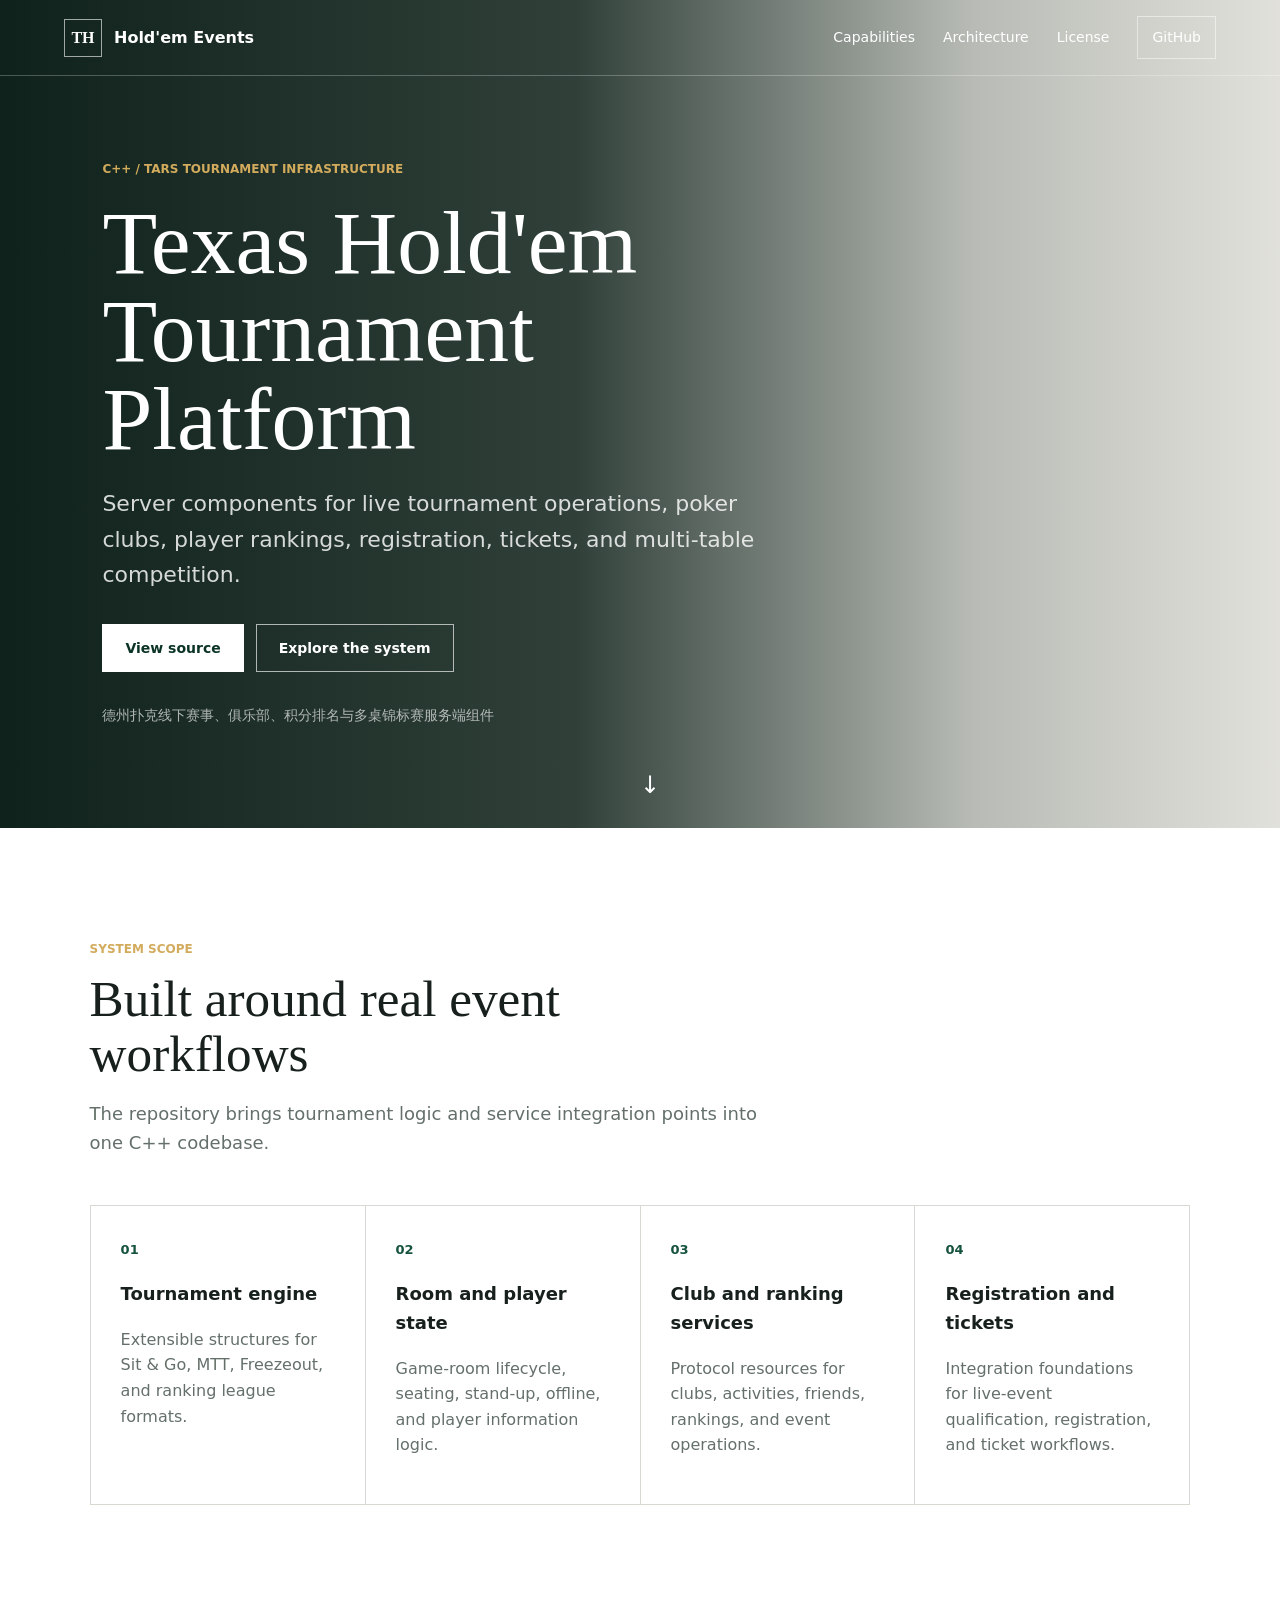
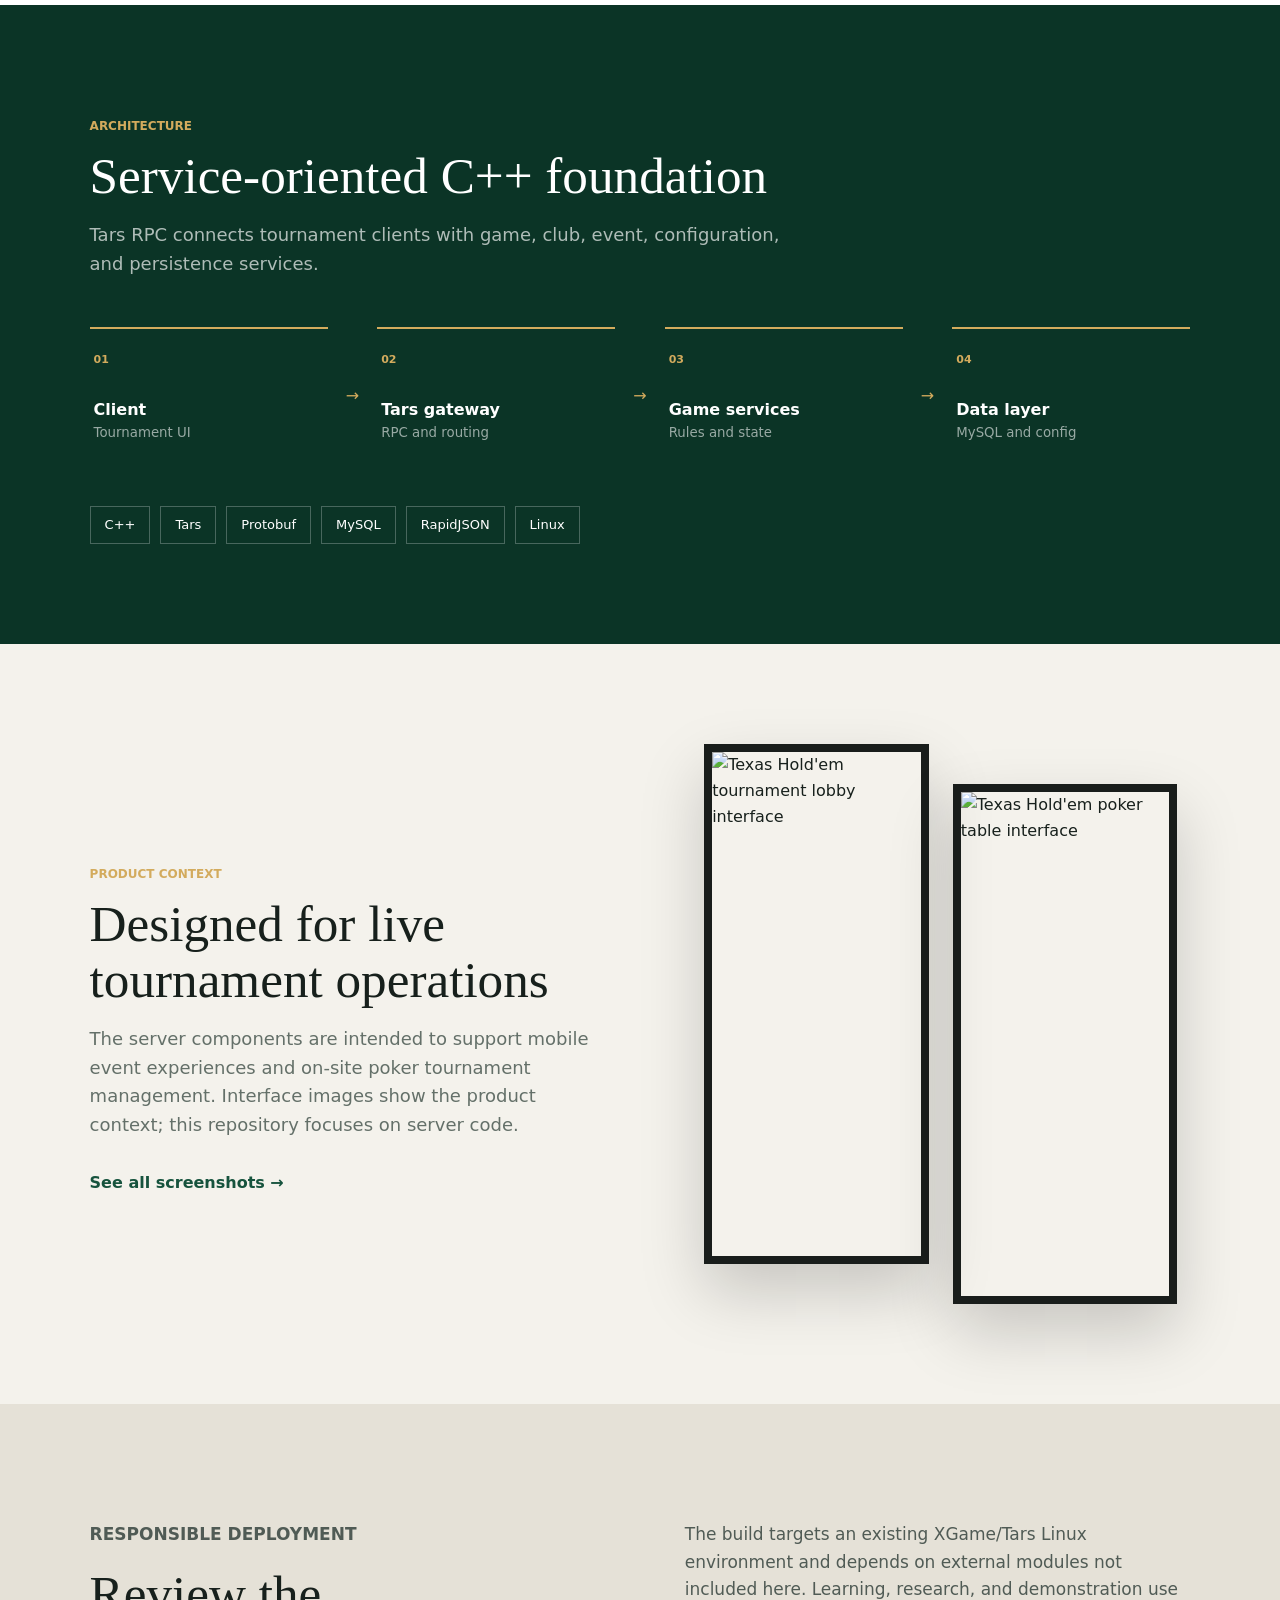
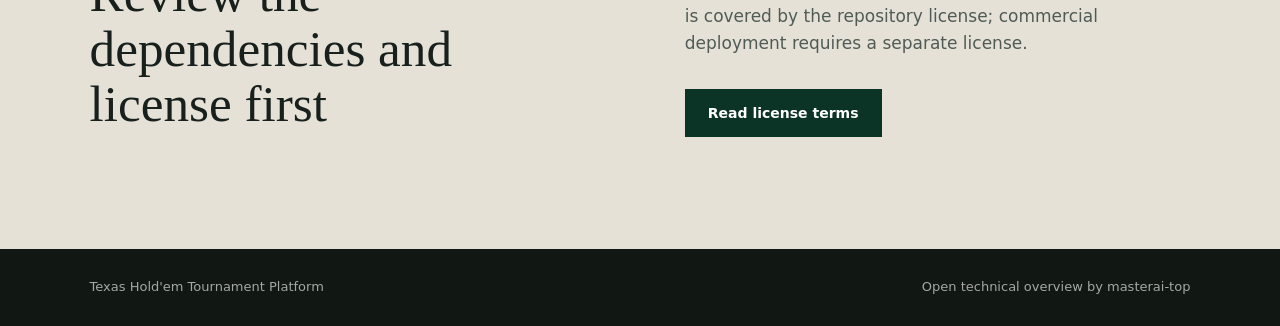
==== docs/index.html @ 3b56fbde "Add files via upload" ====
<!doctype html>
<html lang="en">
<head>
  <meta charset="utf-8">
  <meta name="viewport" content="width=device-width, initial-scale=1">
  <title>Texas Hold'em Tournament Platform | C++ Poker Event Server</title>
  <meta name="description" content="C++ and Tars server components for live Texas Hold'em tournaments, poker clubs, rankings, registration, tickets, and multi-table event operations.">
  <meta name="keywords" content="Texas Hold'em tournament platform, poker event management, poker club system, multi-table tournament server, 德州扑克赛事系统, 德州锦标赛">
  <meta name="author" content="masterai-top">
  <meta name="robots" content="index, follow, max-image-preview:large">
  <meta name="theme-color" content="#0b3426">
  <link rel="canonical" href="https://masterai-top.github.io/Texas-Holdem-Poker-Tournament-Event-Platform/">
  <link rel="manifest" href="./site.webmanifest">
  <link rel="stylesheet" href="./styles.css">
  <meta property="og:type" content="website">
  <meta property="og:site_name" content="Texas Hold'em Tournament Platform">
  <meta property="og:title" content="Texas Hold'em Tournament Platform">
  <meta property="og:description" content="C++/Tars server architecture for live poker tournaments, clubs, rankings, registration, and ticket workflows.">
  <meta property="og:url" content="https://masterai-top.github.io/Texas-Holdem-Poker-Tournament-Event-Platform/">
  <meta property="og:image" content="https://github.com/user-attachments/assets/75205d6e-3965-49c5-88fe-9f9b180e5097">
  <meta property="og:image:alt" content="Texas Hold'em tournament mobile interface">
  <meta name="twitter:card" content="summary_large_image">
  <script type="application/ld+json">
  {"@context":"https://schema.org","@type":"SoftwareSourceCode","name":"Texas Hold'em Poker Tournament Event Platform","description":"C++ and Tars server components for live Texas Hold'em tournament and poker club event operations.","codeRepository":"https://github.com/masterai-top/Texas-Holdem-Poker-Tournament-Event-Platform","url":"https://masterai-top.github.io/Texas-Holdem-Poker-Tournament-Event-Platform/","programmingLanguage":["C++","C","Makefile"],"runtimePlatform":"Linux and Tars","license":"https://github.com/masterai-top/Texas-Holdem-Poker-Tournament-Event-Platform/blob/main/LICENSE","author":{"@type":"Organization","name":"masterai-top","url":"https://github.com/masterai-top"},"keywords":"Texas Hold'em, poker tournament, live poker event, poker club, ranking system, C++, Tars"}
  </script>
</head>
<body>
  <header class="site-header">
    <a class="brand" href="./" aria-label="Texas Hold'em Tournament Platform home"><span class="mark">TH</span><span>Hold'em Events</span></a>
    <nav aria-label="Primary navigation"><a href="#capabilities">Capabilities</a><a href="#architecture">Architecture</a><a href="#license">License</a><a class="nav-github" href="https://github.com/masterai-top/Texas-Holdem-Poker-Tournament-Event-Platform">GitHub</a></nav>
  </header>
  <main>
    <section class="hero">
      <div class="hero-media" role="img" aria-label="Texas Hold'em tournament app interface"></div><div class="hero-overlay"></div>
      <div class="hero-content"><p class="eyebrow">C++ / Tars tournament infrastructure</p><h1>Texas Hold'em<br>Tournament Platform</h1><p class="lead">Server components for live tournament operations, poker clubs, player rankings, registration, tickets, and multi-table competition.</p><div class="actions"><a class="button primary" href="https://github.com/masterai-top/Texas-Holdem-Poker-Tournament-Event-Platform">View source</a><a class="button secondary" href="#capabilities">Explore the system</a></div><p class="zh">德州扑克线下赛事、俱乐部、积分排名与多桌锦标赛服务端组件</p></div>
      <a class="next" href="#capabilities" aria-label="Continue to capabilities">↓</a>
    </section>
    <section id="capabilities" class="section band">
      <div class="section-heading"><p class="eyebrow">System scope</p><h2>Built around real event workflows</h2><p>The repository brings tournament logic and service integration points into one C++ codebase.</p></div>
      <div class="capability-grid"><article><span>01</span><h3>Tournament engine</h3><p>Extensible structures for Sit & Go, MTT, Freezeout, and ranking league formats.</p></article><article><span>02</span><h3>Room and player state</h3><p>Game-room lifecycle, seating, stand-up, offline, and player information logic.</p></article><article><span>03</span><h3>Club and ranking services</h3><p>Protocol resources for clubs, activities, friends, rankings, and event operations.</p></article><article><span>04</span><h3>Registration and tickets</h3><p>Integration foundations for live-event qualification, registration, and ticket workflows.</p></article></div>
    </section>
    <section id="architecture" class="section architecture">
      <div class="section-heading"><p class="eyebrow">Architecture</p><h2>Service-oriented C++ foundation</h2><p>Tars RPC connects tournament clients with game, club, event, configuration, and persistence services.</p></div>
      <div class="pipeline" aria-label="System architecture flow"><div><b>01</b><strong>Client</strong><small>Tournament UI</small></div><i>→</i><div><b>02</b><strong>Tars gateway</strong><small>RPC and routing</small></div><i>→</i><div><b>03</b><strong>Game services</strong><small>Rules and state</small></div><i>→</i><div><b>04</b><strong>Data layer</strong><small>MySQL and config</small></div></div>
      <div class="tech"><span>C++</span><span>Tars</span><span>Protobuf</span><span>MySQL</span><span>RapidJSON</span><span>Linux</span></div>
    </section>
    <section class="section preview">
      <div class="preview-copy"><p class="eyebrow">Product context</p><h2>Designed for live tournament operations</h2><p>The server components are intended to support mobile event experiences and on-site poker tournament management. Interface images show the product context; this repository focuses on server code.</p><a class="text-link" href="https://github.com/masterai-top/Texas-Holdem-Poker-Tournament-Event-Platform#screenshots">See all screenshots →</a></div>
      <div class="phones"><img src="https://github.com/user-attachments/assets/75205d6e-3965-49c5-88fe-9f9b180e5097" alt="Texas Hold'em tournament lobby interface" loading="lazy"><img src="https://github.com/user-attachments/assets/b5619aaa-a50f-4353-9ae5-769b725f187b" alt="Texas Hold'em poker table interface" loading="lazy"></div>
    </section>
    <section id="license" class="section license"><div><p class="eyebrow">Responsible deployment</p><h2>Review the dependencies and license first</h2></div><div><p>The build targets an existing XGame/Tars Linux environment and depends on external modules not included here. Learning, research, and demonstration use is covered by the repository license; commercial deployment requires a separate license.</p><a class="button dark" href="https://github.com/masterai-top/Texas-Holdem-Poker-Tournament-Event-Platform/blob/main/LICENSE">Read license terms</a></div></section>
  </main>
  <footer><span>Texas Hold'em Tournament Platform</span><span>Open technical overview by masterai-top</span></footer>
</body>
</html>
---- docs/styles.css ----
:root{--ink:#17201c;--muted:#647069;--green:#0b3426;--green2:#16533d;--paper:#f4f2ec;--white:#fff;--line:#d8d9d2;--gold:#d3ab5d}*{box-sizing:border-box}html{scroll-behavior:smooth}body{margin:0;background:var(--paper);color:var(--ink);font-family:Inter,ui-sans-serif,system-ui,-apple-system,"Segoe UI",sans-serif;line-height:1.6}a{color:inherit;text-decoration:none}.site-header{position:absolute;z-index:10;top:0;left:0;right:0;height:76px;display:flex;align-items:center;justify-content:space-between;padding:0 clamp(20px,5vw,72px);color:#fff;border-bottom:1px solid rgba(255,255,255,.25)}.brand{display:flex;align-items:center;gap:12px;font-weight:700}.mark{display:grid;place-items:center;width:38px;height:38px;border:1px solid rgba(255,255,255,.6);font-family:Georgia,serif}.site-header nav{display:flex;align-items:center;gap:28px;font-size:14px}.nav-github{padding:9px 14px;border:1px solid rgba(255,255,255,.5)}.hero{position:relative;min-height:92vh;height:760px;max-height:940px;display:flex;align-items:center;color:#fff;overflow:hidden}.hero-media{position:absolute;inset:0;background:url("https://github.com/user-attachments/assets/75205d6e-3965-49c5-88fe-9f9b180e5097") center 28%/cover no-repeat;filter:saturate(.75)}.hero-overlay{position:absolute;inset:0;background:linear-gradient(90deg,rgba(5,25,18,.96) 0%,rgba(5,25,18,.82) 45%,rgba(5,25,18,.25) 76%,rgba(5,25,18,.08))}.hero-content{position:relative;width:min(760px,90vw);margin-left:clamp(20px,8vw,130px);padding-top:60px}.eyebrow{text-transform:uppercase;font-size:12px;letter-spacing:0;font-weight:800;color:var(--gold)}h1{font-family:Georgia,"Times New Roman",serif;font-size:clamp(48px,7vw,96px);line-height:.98;letter-spacing:0;margin:20px 0 24px;font-weight:500}h2{font-family:Georgia,"Times New Roman",serif;font-size:clamp(34px,4vw,54px);line-height:1.08;letter-spacing:0;margin:10px 0 18px;font-weight:500}h3{font-size:18px;letter-spacing:0}.lead{max-width:680px;font-size:clamp(17px,2vw,22px);color:rgba(255,255,255,.82)}.actions{display:flex;gap:12px;flex-wrap:wrap;margin:32px 0}.button{display:inline-flex;align-items:center;justify-content:center;min-height:48px;padding:0 22px;border:1px solid var(--green);font-weight:700;font-size:14px}.primary{background:#fff;color:var(--green);border-color:#fff}.secondary{border-color:rgba(255,255,255,.65)}.dark{background:var(--green);color:#fff;margin-top:15px}.zh{font-size:14px;color:rgba(255,255,255,.65)}.next{position:absolute;bottom:24px;left:50%;font-size:24px}.section{padding:100px clamp(20px,7vw,110px)}.band{background:#fff}.section-heading{max-width:700px;margin-bottom:48px}.section-heading>p:last-child{color:var(--muted);font-size:18px}.capability-grid{display:grid;grid-template-columns:repeat(4,1fr);border-top:1px solid var(--line);border-left:1px solid var(--line)}.capability-grid article{min-height:250px;padding:30px;border-right:1px solid var(--line);border-bottom:1px solid var(--line)}.capability-grid article>span{color:var(--green2);font-weight:800;font-size:13px}.capability-grid p{color:var(--muted)}.architecture{background:var(--green);color:#fff}.architecture .section-heading>p:last-child{color:rgba(255,255,255,.67)}.pipeline{display:grid;grid-template-columns:1fr auto 1fr auto 1fr auto 1fr;align-items:center;gap:18px}.pipeline div{border-top:2px solid var(--gold);padding:22px 4px;display:flex;flex-direction:column}.pipeline b{font-size:11px;color:var(--gold);margin-bottom:28px}.pipeline small{color:rgba(255,255,255,.58)}.pipeline i{font-style:normal;color:var(--gold)}.tech{display:flex;gap:10px;flex-wrap:wrap;margin-top:40px}.tech span{border:1px solid rgba(255,255,255,.25);padding:8px 14px;font-size:13px}.preview{display:grid;grid-template-columns:1fr 1fr;gap:8vw;align-items:center;overflow:hidden}.preview-copy p:not(.eyebrow){color:var(--muted);font-size:18px}.text-link{display:inline-block;margin-top:12px;font-weight:800;color:var(--green2)}.phones{height:560px;display:flex;gap:24px;align-items:flex-start;justify-content:center}.phones img{height:520px;width:auto;max-width:45%;object-fit:cover;object-position:top;border:8px solid #191d1b;box-shadow:0 28px 60px rgba(0,0,0,.18)}.phones img+img{margin-top:40px}.license{display:grid;grid-template-columns:1fr 1fr;gap:7vw;background:#e5e1d7}.license p{color:#505b55;font-size:17px}footer{display:flex;justify-content:space-between;gap:20px;padding:28px clamp(20px,7vw,110px);background:#111814;color:rgba(255,255,255,.62);font-size:13px}.not-found{min-height:100vh;display:grid;place-content:center;text-align:center;padding:24px}.not-found h1{font-size:52px}.not-found .button{margin:20px auto}@media(max-width:850px){.site-header nav a:not(.nav-github){display:none}.hero{min-height:700px;height:92vh}.hero-overlay{background:rgba(5,25,18,.8)}.hero-content{margin:auto;padding:90px 22px 50px}.capability-grid{grid-template-columns:1fr 1fr}.pipeline{grid-template-columns:1fr}.pipeline i{transform:rotate(90deg);justify-self:center}.preview,.license{grid-template-columns:1fr}.phones{height:460px}.phones img{height:420px}.section{padding-top:72px;padding-bottom:72px}}@media(max-width:520px){.site-header{height:64px}.brand span:last-child{display:none}.hero{height:auto;min-height:680px}.hero-content{padding-top:80px}h1{font-size:46px}.actions{flex-direction:column}.button{width:100%}.capability-grid{grid-template-columns:1fr}.capability-grid article{min-height:auto}.phones{height:390px;gap:10px}.phones img{height:355px;border-width:5px}footer{flex-direction:column}.section{padding-left:20px;padding-right:20px}}
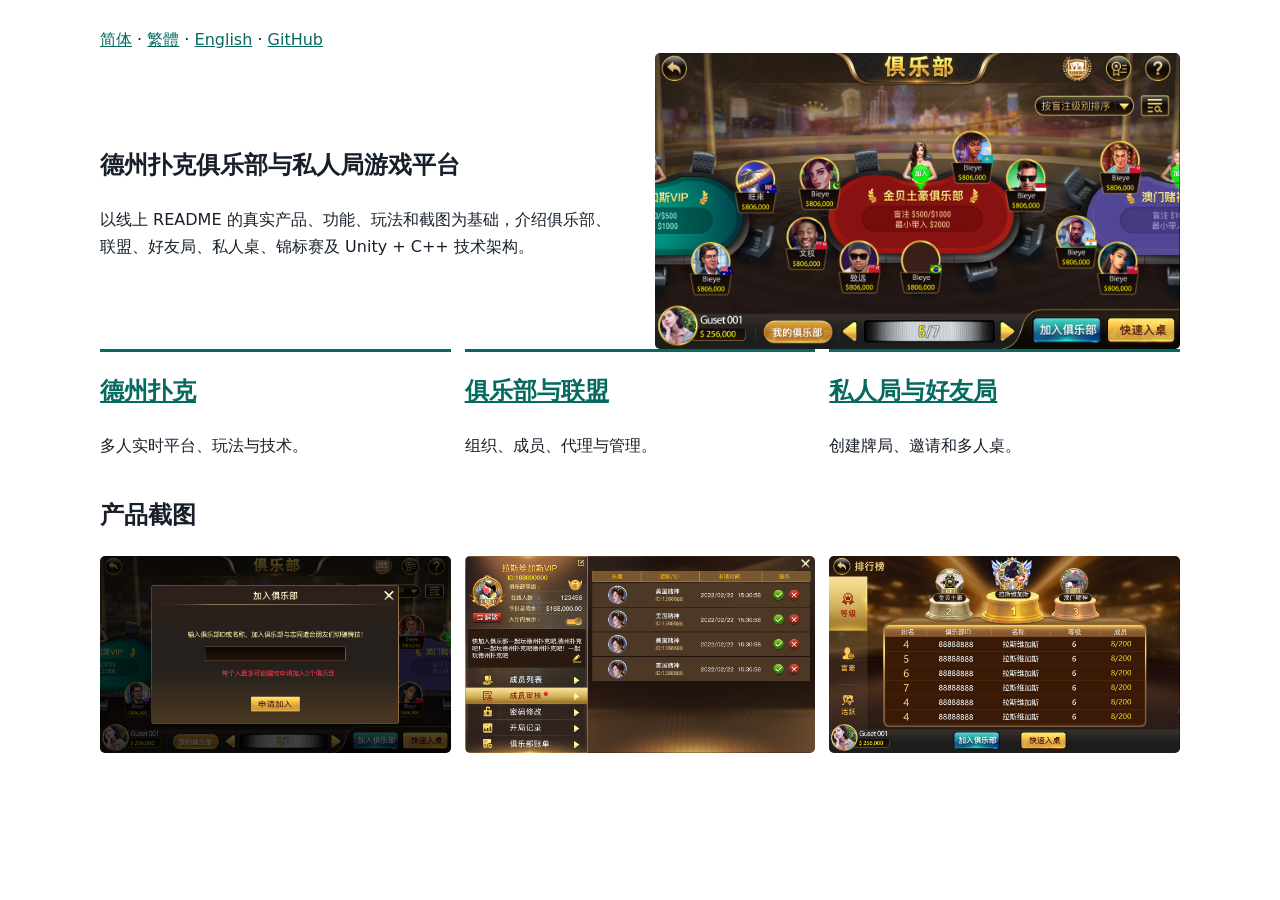
==== commit 97f29b2d: "Add files via upload" ====
--- a/docs/index.html
+++ b/docs/index.html
@@ -1,55 +1 @@
-<!doctype html>
-<html lang="en">
-<head>
-  <meta charset="utf-8">
-  <meta name="viewport" content="width=device-width, initial-scale=1">
-  <title>Texas Hold'em Tournament Platform | C++ Poker Event Server</title>
-  <meta name="description" content="C++ and Tars server components for live Texas Hold'em tournaments, poker clubs, rankings, registration, tickets, and multi-table event operations.">
-  <meta name="keywords" content="Texas Hold'em tournament platform, poker event management, poker club system, multi-table tournament server, 德州扑克赛事系统, 德州锦标赛">
-  <meta name="author" content="masterai-top">
-  <meta name="robots" content="index, follow, max-image-preview:large">
-  <meta name="theme-color" content="#0b3426">
-  <link rel="canonical" href="https://masterai-top.github.io/Texas-Holdem-Poker-Tournament-Event-Platform/">
-  <link rel="manifest" href="./site.webmanifest">
-  <link rel="stylesheet" href="./styles.css">
-  <meta property="og:type" content="website">
-  <meta property="og:site_name" content="Texas Hold'em Tournament Platform">
-  <meta property="og:title" content="Texas Hold'em Tournament Platform">
-  <meta property="og:description" content="C++/Tars server architecture for live poker tournaments, clubs, rankings, registration, and ticket workflows.">
-  <meta property="og:url" content="https://masterai-top.github.io/Texas-Holdem-Poker-Tournament-Event-Platform/">
-  <meta property="og:image" content="https://github.com/user-attachments/assets/75205d6e-3965-49c5-88fe-9f9b180e5097">
-  <meta property="og:image:alt" content="Texas Hold'em tournament mobile interface">
-  <meta name="twitter:card" content="summary_large_image">
-  <script type="application/ld+json">
-  {"@context":"https://schema.org","@type":"SoftwareSourceCode","name":"Texas Hold'em Poker Tournament Event Platform","description":"C++ and Tars server components for live Texas Hold'em tournament and poker club event operations.","codeRepository":"https://github.com/masterai-top/Texas-Holdem-Poker-Tournament-Event-Platform","url":"https://masterai-top.github.io/Texas-Holdem-Poker-Tournament-Event-Platform/","programmingLanguage":["C++","C","Makefile"],"runtimePlatform":"Linux and Tars","license":"https://github.com/masterai-top/Texas-Holdem-Poker-Tournament-Event-Platform/blob/main/LICENSE","author":{"@type":"Organization","name":"masterai-top","url":"https://github.com/masterai-top"},"keywords":"Texas Hold'em, poker tournament, live poker event, poker club, ranking system, C++, Tars"}
-  </script>
-</head>
-<body>
-  <header class="site-header">
-    <a class="brand" href="./" aria-label="Texas Hold'em Tournament Platform home"><span class="mark">TH</span><span>Hold'em Events</span></a>
-    <nav aria-label="Primary navigation"><a href="#capabilities">Capabilities</a><a href="#architecture">Architecture</a><a href="#license">License</a><a class="nav-github" href="https://github.com/masterai-top/Texas-Holdem-Poker-Tournament-Event-Platform">GitHub</a></nav>
-  </header>
-  <main>
-    <section class="hero">
-      <div class="hero-media" role="img" aria-label="Texas Hold'em tournament app interface"></div><div class="hero-overlay"></div>
-      <div class="hero-content"><p class="eyebrow">C++ / Tars tournament infrastructure</p><h1>Texas Hold'em<br>Tournament Platform</h1><p class="lead">Server components for live tournament operations, poker clubs, player rankings, registration, tickets, and multi-table competition.</p><div class="actions"><a class="button primary" href="https://github.com/masterai-top/Texas-Holdem-Poker-Tournament-Event-Platform">View source</a><a class="button secondary" href="#capabilities">Explore the system</a></div><p class="zh">德州扑克线下赛事、俱乐部、积分排名与多桌锦标赛服务端组件</p></div>
-      <a class="next" href="#capabilities" aria-label="Continue to capabilities">↓</a>
-    </section>
-    <section id="capabilities" class="section band">
-      <div class="section-heading"><p class="eyebrow">System scope</p><h2>Built around real event workflows</h2><p>The repository brings tournament logic and service integration points into one C++ codebase.</p></div>
-      <div class="capability-grid"><article><span>01</span><h3>Tournament engine</h3><p>Extensible structures for Sit & Go, MTT, Freezeout, and ranking league formats.</p></article><article><span>02</span><h3>Room and player state</h3><p>Game-room lifecycle, seating, stand-up, offline, and player information logic.</p></article><article><span>03</span><h3>Club and ranking services</h3><p>Protocol resources for clubs, activities, friends, rankings, and event operations.</p></article><article><span>04</span><h3>Registration and tickets</h3><p>Integration foundations for live-event qualification, registration, and ticket workflows.</p></article></div>
-    </section>
-    <section id="architecture" class="section architecture">
-      <div class="section-heading"><p class="eyebrow">Architecture</p><h2>Service-oriented C++ foundation</h2><p>Tars RPC connects tournament clients with game, club, event, configuration, and persistence services.</p></div>
-      <div class="pipeline" aria-label="System architecture flow"><div><b>01</b><strong>Client</strong><small>Tournament UI</small></div><i>→</i><div><b>02</b><strong>Tars gateway</strong><small>RPC and routing</small></div><i>→</i><div><b>03</b><strong>Game services</strong><small>Rules and state</small></div><i>→</i><div><b>04</b><strong>Data layer</strong><small>MySQL and config</small></div></div>
-      <div class="tech"><span>C++</span><span>Tars</span><span>Protobuf</span><span>MySQL</span><span>RapidJSON</span><span>Linux</span></div>
-    </section>
-    <section class="section preview">
-      <div class="preview-copy"><p class="eyebrow">Product context</p><h2>Designed for live tournament operations</h2><p>The server components are intended to support mobile event experiences and on-site poker tournament management. Interface images show the product context; this repository focuses on server code.</p><a class="text-link" href="https://github.com/masterai-top/Texas-Holdem-Poker-Tournament-Event-Platform#screenshots">See all screenshots →</a></div>
-      <div class="phones"><img src="https://github.com/user-attachments/assets/75205d6e-3965-49c5-88fe-9f9b180e5097" alt="Texas Hold'em tournament lobby interface" loading="lazy"><img src="https://github.com/user-attachments/assets/b5619aaa-a50f-4353-9ae5-769b725f187b" alt="Texas Hold'em poker table interface" loading="lazy"></div>
-    </section>
-    <section id="license" class="section license"><div><p class="eyebrow">Responsible deployment</p><h2>Review the dependencies and license first</h2></div><div><p>The build targets an existing XGame/Tars Linux environment and depends on external modules not included here. Learning, research, and demonstration use is covered by the repository license; commercial deployment requires a separate license.</p><a class="button dark" href="https://github.com/masterai-top/Texas-Holdem-Poker-Tournament-Event-Platform/blob/main/LICENSE">Read license terms</a></div></section>
-  </main>
-  <footer><span>Texas Hold'em Tournament Platform</span><span>Open technical overview by masterai-top</span></footer>
-</body>
-</html>
+<!doctype html><html lang="zh-CN"><head><meta charset="utf-8"><meta name="viewport" content="width=device-width,initial-scale=1"><title>德州扑克游戏平台｜俱乐部、私人局、联盟与好友局</title><meta name="description" content="德州扑克游戏平台图文介绍：德州俱乐部、私人局、联盟、好友局、Unity客户端与C++服务端。"><link rel="canonical" href="https://masterai-top.github.io/Texas-Holdem-Poker-Game-Platform/"><link rel="stylesheet" href="styles.css"></head><body><nav><a href="zh-cn/texas-holdem-platform.html">简体</a> · <a href="zh-tw/texas-holdem-platform.html">繁體</a> · <a href="en/texas-holdem-platform.html">English</a> · <a href="https://github.com/masterai-top/Texas-Holdem-Poker-Game-Platform">GitHub</a></nav><section class="hero"><div><h1>德州扑克俱乐部与私人局游戏平台</h1><p>以线上 README 的真实产品、功能、玩法和截图为基础，介绍俱乐部、联盟、好友局、私人桌、锦标赛及 Unity + C++ 技术架构。</p></div><img src="assets/screenshots/01.jpg" alt="德州扑克游戏平台产品界面"></section><section class="cards"><article><h2><a href="zh-cn/texas-holdem-platform.html">德州扑克</a></h2><p>多人实时平台、玩法与技术。</p></article><article><h2><a href="zh-cn/poker-club-league.html">俱乐部与联盟</a></h2><p>组织、成员、代理与管理。</p></article><article><h2><a href="zh-cn/private-friend-game.html">私人局与好友局</a></h2><p>创建牌局、邀请和多人桌。</p></article></section><h2>产品截图</h2><div class="gallery"><img src="assets/screenshots/03.jpg" alt="德州私人局"><img src="assets/screenshots/06.jpg" alt="德州俱乐部"><img src="assets/screenshots/10.jpg" alt="德州扑克多人桌"></div></body></html>
--- a/docs/styles.css
+++ b/docs/styles.css
@@ -1 +1 @@
-:root{--ink:#17201c;--muted:#647069;--green:#0b3426;--green2:#16533d;--paper:#f4f2ec;--white:#fff;--line:#d8d9d2;--gold:#d3ab5d}*{box-sizing:border-box}html{scroll-behavior:smooth}body{margin:0;background:var(--paper);color:var(--ink);font-family:Inter,ui-sans-serif,system-ui,-apple-system,"Segoe UI",sans-serif;line-height:1.6}a{color:inherit;text-decoration:none}.site-header{position:absolute;z-index:10;top:0;left:0;right:0;height:76px;display:flex;align-items:center;justify-content:space-between;padding:0 clamp(20px,5vw,72px);color:#fff;border-bottom:1px solid rgba(255,255,255,.25)}.brand{display:flex;align-items:center;gap:12px;font-weight:700}.mark{display:grid;place-items:center;width:38px;height:38px;border:1px solid rgba(255,255,255,.6);font-family:Georgia,serif}.site-header nav{display:flex;align-items:center;gap:28px;font-size:14px}.nav-github{padding:9px 14px;border:1px solid rgba(255,255,255,.5)}.hero{position:relative;min-height:92vh;height:760px;max-height:940px;display:flex;align-items:center;color:#fff;overflow:hidden}.hero-media{position:absolute;inset:0;background:url("https://github.com/user-attachments/assets/75205d6e-3965-49c5-88fe-9f9b180e5097") center 28%/cover no-repeat;filter:saturate(.75)}.hero-overlay{position:absolute;inset:0;background:linear-gradient(90deg,rgba(5,25,18,.96) 0%,rgba(5,25,18,.82) 45%,rgba(5,25,18,.25) 76%,rgba(5,25,18,.08))}.hero-content{position:relative;width:min(760px,90vw);margin-left:clamp(20px,8vw,130px);padding-top:60px}.eyebrow{text-transform:uppercase;font-size:12px;letter-spacing:0;font-weight:800;color:var(--gold)}h1{font-family:Georgia,"Times New Roman",serif;font-size:clamp(48px,7vw,96px);line-height:.98;letter-spacing:0;margin:20px 0 24px;font-weight:500}h2{font-family:Georgia,"Times New Roman",serif;font-size:clamp(34px,4vw,54px);line-height:1.08;letter-spacing:0;margin:10px 0 18px;font-weight:500}h3{font-size:18px;letter-spacing:0}.lead{max-width:680px;font-size:clamp(17px,2vw,22px);color:rgba(255,255,255,.82)}.actions{display:flex;gap:12px;flex-wrap:wrap;margin:32px 0}.button{display:inline-flex;align-items:center;justify-content:center;min-height:48px;padding:0 22px;border:1px solid var(--green);font-weight:700;font-size:14px}.primary{background:#fff;color:var(--green);border-color:#fff}.secondary{border-color:rgba(255,255,255,.65)}.dark{background:var(--green);color:#fff;margin-top:15px}.zh{font-size:14px;color:rgba(255,255,255,.65)}.next{position:absolute;bottom:24px;left:50%;font-size:24px}.section{padding:100px clamp(20px,7vw,110px)}.band{background:#fff}.section-heading{max-width:700px;margin-bottom:48px}.section-heading>p:last-child{color:var(--muted);font-size:18px}.capability-grid{display:grid;grid-template-columns:repeat(4,1fr);border-top:1px solid var(--line);border-left:1px solid var(--line)}.capability-grid article{min-height:250px;padding:30px;border-right:1px solid var(--line);border-bottom:1px solid var(--line)}.capability-grid article>span{color:var(--green2);font-weight:800;font-size:13px}.capability-grid p{color:var(--muted)}.architecture{background:var(--green);color:#fff}.architecture .section-heading>p:last-child{color:rgba(255,255,255,.67)}.pipeline{display:grid;grid-template-columns:1fr auto 1fr auto 1fr auto 1fr;align-items:center;gap:18px}.pipeline div{border-top:2px solid var(--gold);padding:22px 4px;display:flex;flex-direction:column}.pipeline b{font-size:11px;color:var(--gold);margin-bottom:28px}.pipeline small{color:rgba(255,255,255,.58)}.pipeline i{font-style:normal;color:var(--gold)}.tech{display:flex;gap:10px;flex-wrap:wrap;margin-top:40px}.tech span{border:1px solid rgba(255,255,255,.25);padding:8px 14px;font-size:13px}.preview{display:grid;grid-template-columns:1fr 1fr;gap:8vw;align-items:center;overflow:hidden}.preview-copy p:not(.eyebrow){color:var(--muted);font-size:18px}.text-link{display:inline-block;margin-top:12px;font-weight:800;color:var(--green2)}.phones{height:560px;display:flex;gap:24px;align-items:flex-start;justify-content:center}.phones img{height:520px;width:auto;max-width:45%;object-fit:cover;object-position:top;border:8px solid #191d1b;box-shadow:0 28px 60px rgba(0,0,0,.18)}.phones img+img{margin-top:40px}.license{display:grid;grid-template-columns:1fr 1fr;gap:7vw;background:#e5e1d7}.license p{color:#505b55;font-size:17px}footer{display:flex;justify-content:space-between;gap:20px;padding:28px clamp(20px,7vw,110px);background:#111814;color:rgba(255,255,255,.62);font-size:13px}.not-found{min-height:100vh;display:grid;place-content:center;text-align:center;padding:24px}.not-found h1{font-size:52px}.not-found .button{margin:20px auto}@media(max-width:850px){.site-header nav a:not(.nav-github){display:none}.hero{min-height:700px;height:92vh}.hero-overlay{background:rgba(5,25,18,.8)}.hero-content{margin:auto;padding:90px 22px 50px}.capability-grid{grid-template-columns:1fr 1fr}.pipeline{grid-template-columns:1fr}.pipeline i{transform:rotate(90deg);justify-self:center}.preview,.license{grid-template-columns:1fr}.phones{height:460px}.phones img{height:420px}.section{padding-top:72px;padding-bottom:72px}}@media(max-width:520px){.site-header{height:64px}.brand span:last-child{display:none}.hero{height:auto;min-height:680px}.hero-content{padding-top:80px}h1{font-size:46px}.actions{flex-direction:column}.button{width:100%}.capability-grid{grid-template-columns:1fr}.capability-grid article{min-height:auto}.phones{height:390px;gap:10px}.phones img{height:355px;border-width:5px}footer{flex-direction:column}.section{padding-left:20px;padding-right:20px}}
+body{margin:auto;max-width:1080px;padding:26px;font:16px/1.7 system-ui;color:#17202a}a{color:#066a60}.hero{display:grid;grid-template-columns:1fr 1fr;gap:30px;align-items:center}.hero img,.gallery img{width:100%;border-radius:5px}.gallery,.cards{display:grid;grid-template-columns:repeat(3,1fr);gap:14px}.cards article{border-top:3px solid #066a60}@media(max-width:700px){.hero,.gallery,.cards{grid-template-columns:1fr}}
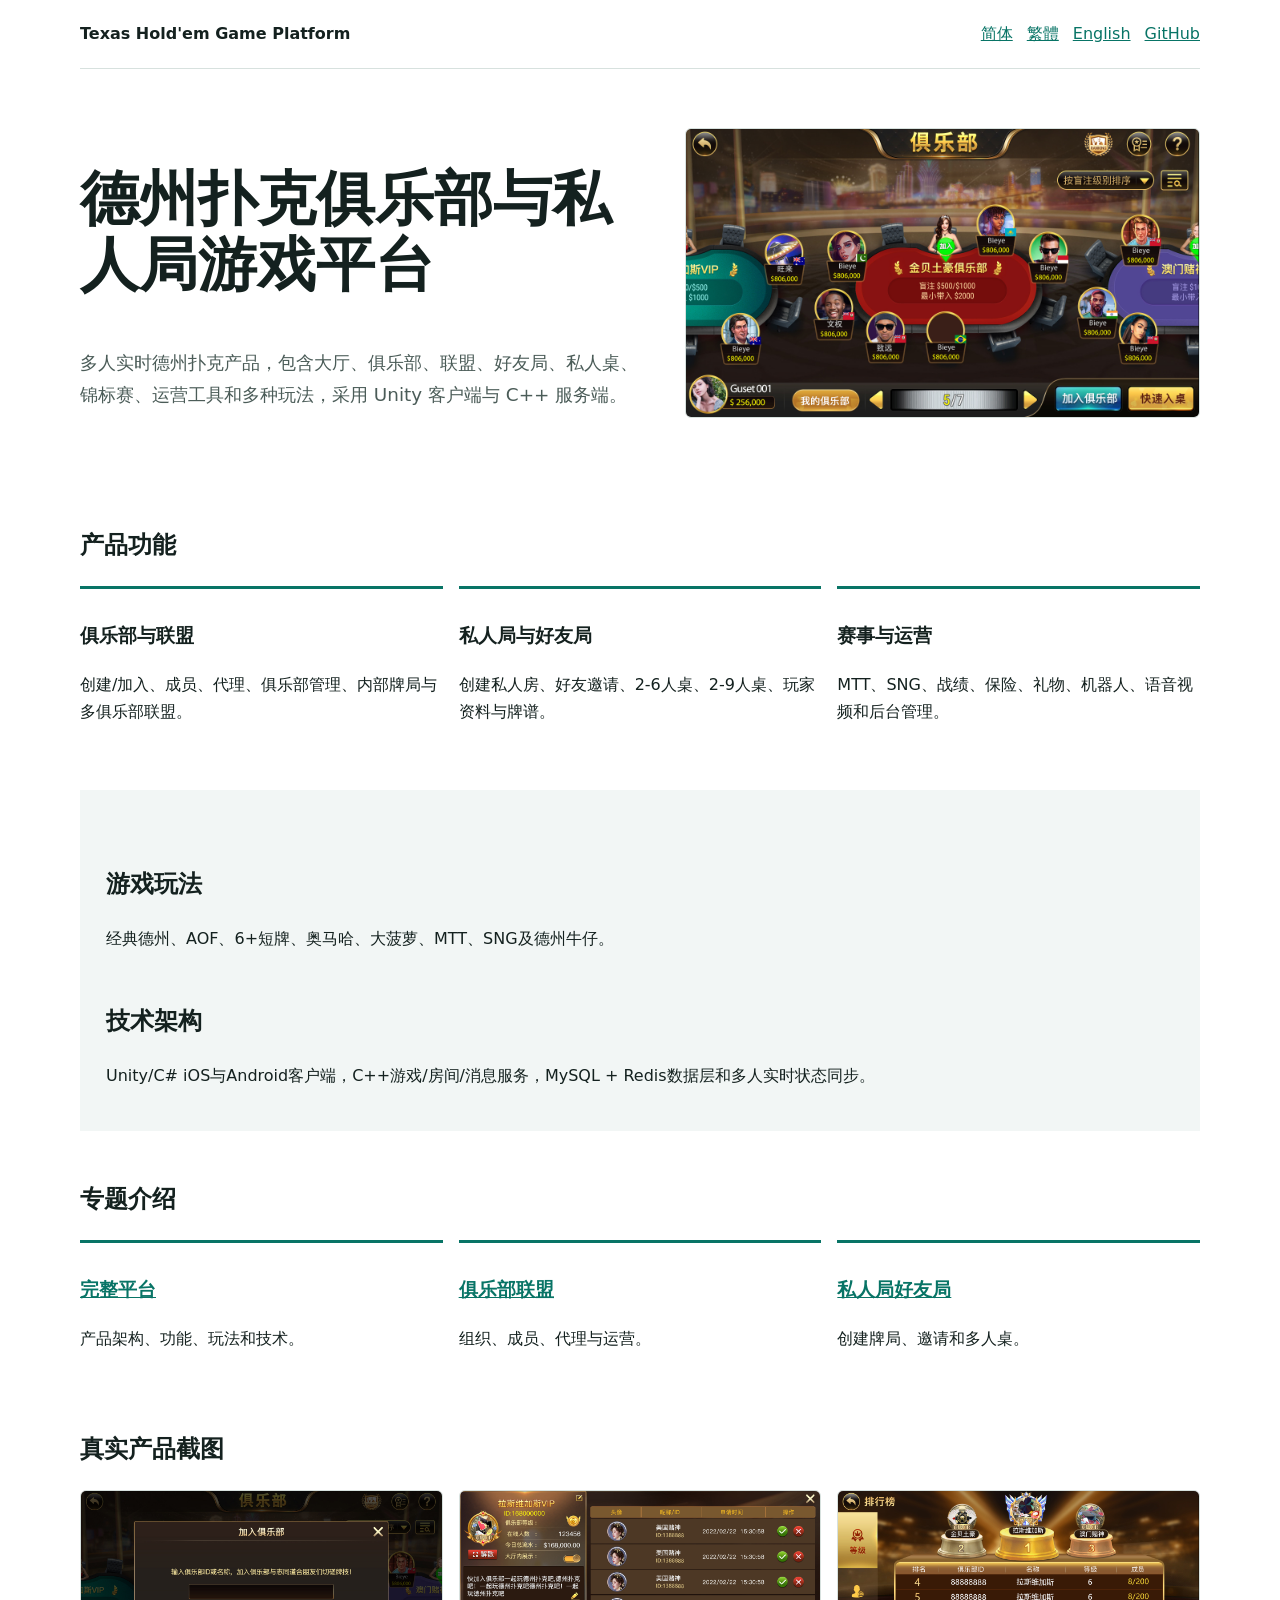
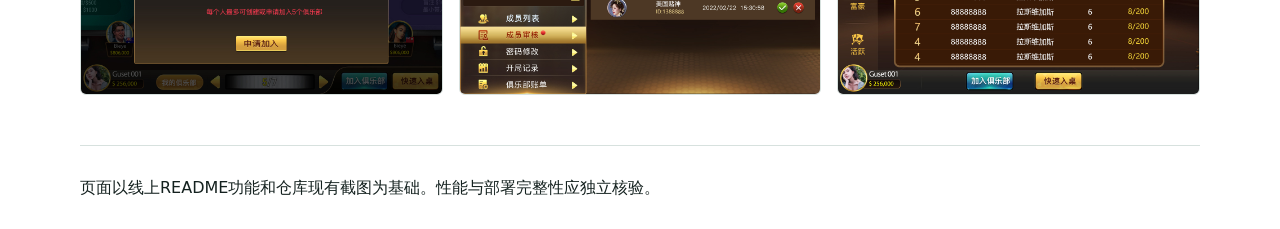
==== commit 3e0f7325: "Add files via upload" ====
--- a/docs/index.html
+++ b/docs/index.html
@@ -1 +1 @@
-<!doctype html><html lang="zh-CN"><head><meta charset="utf-8"><meta name="viewport" content="width=device-width,initial-scale=1"><title>德州扑克游戏平台｜俱乐部、私人局、联盟与好友局</title><meta name="description" content="德州扑克游戏平台图文介绍：德州俱乐部、私人局、联盟、好友局、Unity客户端与C++服务端。"><link rel="canonical" href="https://masterai-top.github.io/Texas-Holdem-Poker-Game-Platform/"><link rel="stylesheet" href="styles.css"></head><body><nav><a href="zh-cn/texas-holdem-platform.html">简体</a> · <a href="zh-tw/texas-holdem-platform.html">繁體</a> · <a href="en/texas-holdem-platform.html">English</a> · <a href="https://github.com/masterai-top/Texas-Holdem-Poker-Game-Platform">GitHub</a></nav><section class="hero"><div><h1>德州扑克俱乐部与私人局游戏平台</h1><p>以线上 README 的真实产品、功能、玩法和截图为基础，介绍俱乐部、联盟、好友局、私人桌、锦标赛及 Unity + C++ 技术架构。</p></div><img src="assets/screenshots/01.jpg" alt="德州扑克游戏平台产品界面"></section><section class="cards"><article><h2><a href="zh-cn/texas-holdem-platform.html">德州扑克</a></h2><p>多人实时平台、玩法与技术。</p></article><article><h2><a href="zh-cn/poker-club-league.html">俱乐部与联盟</a></h2><p>组织、成员、代理与管理。</p></article><article><h2><a href="zh-cn/private-friend-game.html">私人局与好友局</a></h2><p>创建牌局、邀请和多人桌。</p></article></section><h2>产品截图</h2><div class="gallery"><img src="assets/screenshots/03.jpg" alt="德州私人局"><img src="assets/screenshots/06.jpg" alt="德州俱乐部"><img src="assets/screenshots/10.jpg" alt="德州扑克多人桌"></div></body></html>
+<!doctype html><html lang="zh-CN"><head><meta charset="utf-8"><meta name="viewport" content="width=device-width,initial-scale=1"><title>德州扑克游戏平台｜俱乐部、联盟、私人局与好友局</title><meta name="description" content="完整图文介绍德州扑克平台、俱乐部、联盟、私人局、好友局、多种玩法及Unity+C++技术架构。"><link rel="canonical" href="https://masterai-top.github.io/Texas-Holdem-Poker-Game-Platform/"><link rel="stylesheet" href="styles.css"></head><body><header><strong>Texas Hold'em Game Platform</strong><nav><a href="zh-cn/texas-holdem-platform.html">简体</a><a href="zh-tw/texas-holdem-platform.html">繁體</a><a href="en/texas-holdem-platform.html">English</a><a href="https://github.com/masterai-top/Texas-Holdem-Poker-Game-Platform">GitHub</a></nav></header><main><section class="hero"><div><h1>德州扑克俱乐部与私人局游戏平台</h1><p class="lead">多人实时德州扑克产品，包含大厅、俱乐部、联盟、好友局、私人桌、锦标赛、运营工具和多种玩法，采用 Unity 客户端与 C++ 服务端。</p></div><img src="assets/screenshots/01.jpg" alt="德州扑克游戏平台大厅与产品界面"></section><section><h2>产品功能</h2><div class="cards"><article class="card"><h3>俱乐部与联盟</h3><p>创建/加入、成员、代理、俱乐部管理、内部牌局与多俱乐部联盟。</p></article><article class="card"><h3>私人局与好友局</h3><p>创建私人房、好友邀请、2-6人桌、2-9人桌、玩家资料与牌谱。</p></article><article class="card"><h3>赛事与运营</h3><p>MTT、SNG、战绩、保险、礼物、机器人、语音视频和后台管理。</p></article></div></section><section class="band"><h2>游戏玩法</h2><p>经典德州、AOF、6+短牌、奥马哈、大菠萝、MTT、SNG及德州牛仔。</p><h2>技术架构</h2><p>Unity/C# iOS与Android客户端，C++游戏/房间/消息服务，MySQL + Redis数据层和多人实时状态同步。</p></section><section><h2>专题介绍</h2><div class="cards"><article class="card"><h3><a href="zh-cn/texas-holdem-platform.html">完整平台</a></h3><p>产品架构、功能、玩法和技术。</p></article><article class="card"><h3><a href="zh-cn/poker-club-league.html">俱乐部联盟</a></h3><p>组织、成员、代理与运营。</p></article><article class="card"><h3><a href="zh-cn/private-friend-game.html">私人局好友局</a></h3><p>创建牌局、邀请和多人桌。</p></article></div></section><h2>真实产品截图</h2><div class="gallery"><img src="assets/screenshots/03.jpg" alt="德州私人局"><img src="assets/screenshots/06.jpg" alt="德州俱乐部管理"><img src="assets/screenshots/10.jpg" alt="德州扑克多人桌"></div></main><footer>页面以线上README功能和仓库现有截图为基础。性能与部署完整性应独立核验。</footer></body></html>
--- a/docs/styles.css
+++ b/docs/styles.css
@@ -1 +1 @@
-body{margin:auto;max-width:1080px;padding:26px;font:16px/1.7 system-ui;color:#17202a}a{color:#066a60}.hero{display:grid;grid-template-columns:1fr 1fr;gap:30px;align-items:center}.hero img,.gallery img{width:100%;border-radius:5px}.gallery,.cards{display:grid;grid-template-columns:repeat(3,1fr);gap:14px}.cards article{border-top:3px solid #066a60}@media(max-width:700px){.hero,.gallery,.cards{grid-template-columns:1fr}}
+:root{--ink:#14211f;--green:#087466;--soft:#f2f6f5;--line:#d7e1de}*{box-sizing:border-box}body{margin:0;color:var(--ink);font:16px/1.72 system-ui;background:#fff}header,main,footer{width:min(1120px,calc(100% - 36px));margin:auto}header{display:flex;justify-content:space-between;gap:20px;padding:20px 0;border-bottom:1px solid var(--line)}nav{display:flex;flex-wrap:wrap;gap:14px}a{color:var(--green)}.hero{display:grid;grid-template-columns:1.05fr .95fr;gap:36px;align-items:center;padding:48px 0}.hero img,.gallery img,.feature-image{width:100%;border-radius:6px;border:1px solid var(--line)}h1{font-size:clamp(2.1rem,5vw,3.7rem);line-height:1.12}h2{margin-top:2em}.lead{font-size:1.15rem;color:#4b5c58}.cards,.gallery{display:grid;grid-template-columns:repeat(3,1fr);gap:16px}.card{border-top:3px solid var(--green);padding:12px 0}.band{background:var(--soft);padding:26px;margin:36px 0}.spec{width:100%;border-collapse:collapse}.spec th,.spec td{padding:12px;border-bottom:1px solid var(--line);text-align:left}footer{margin-top:50px;padding:28px 0;border-top:1px solid var(--line)}@media(max-width:760px){.hero,.cards,.gallery{grid-template-columns:1fr}header{flex-direction:column}}
